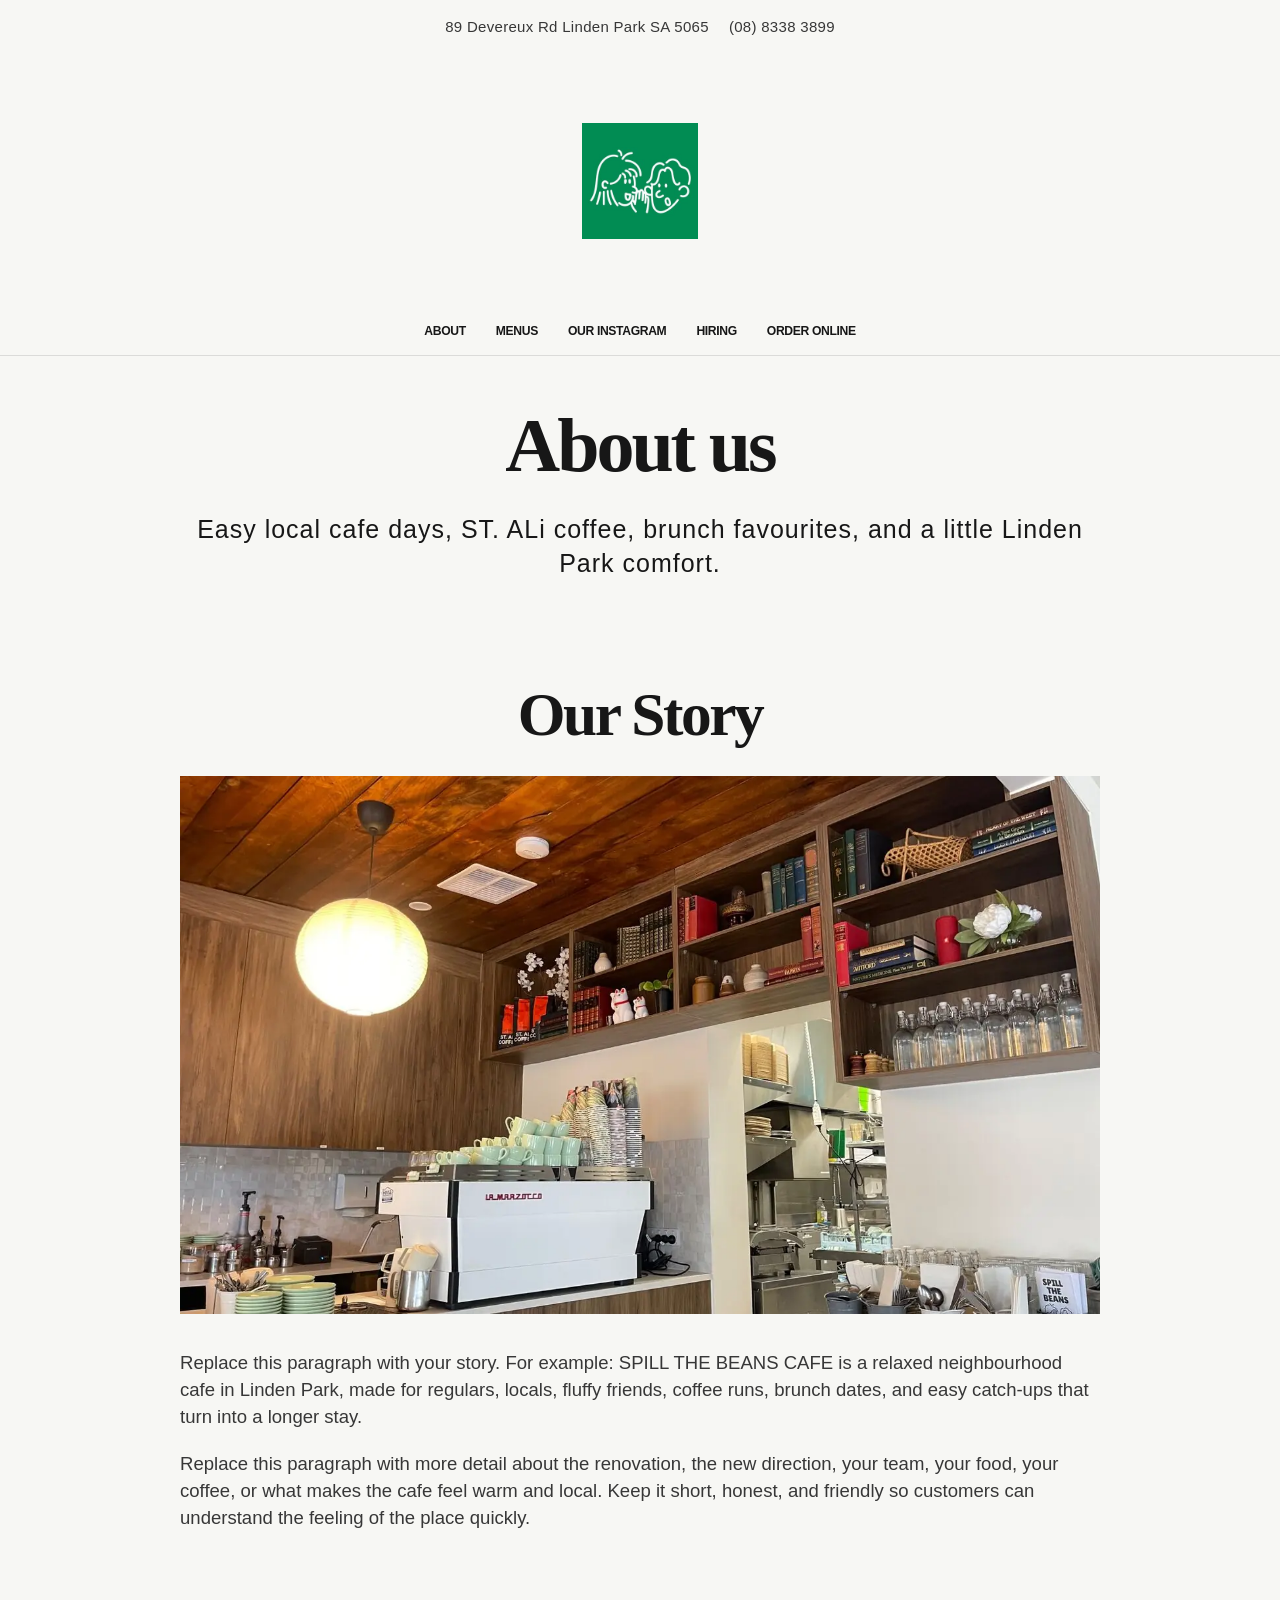
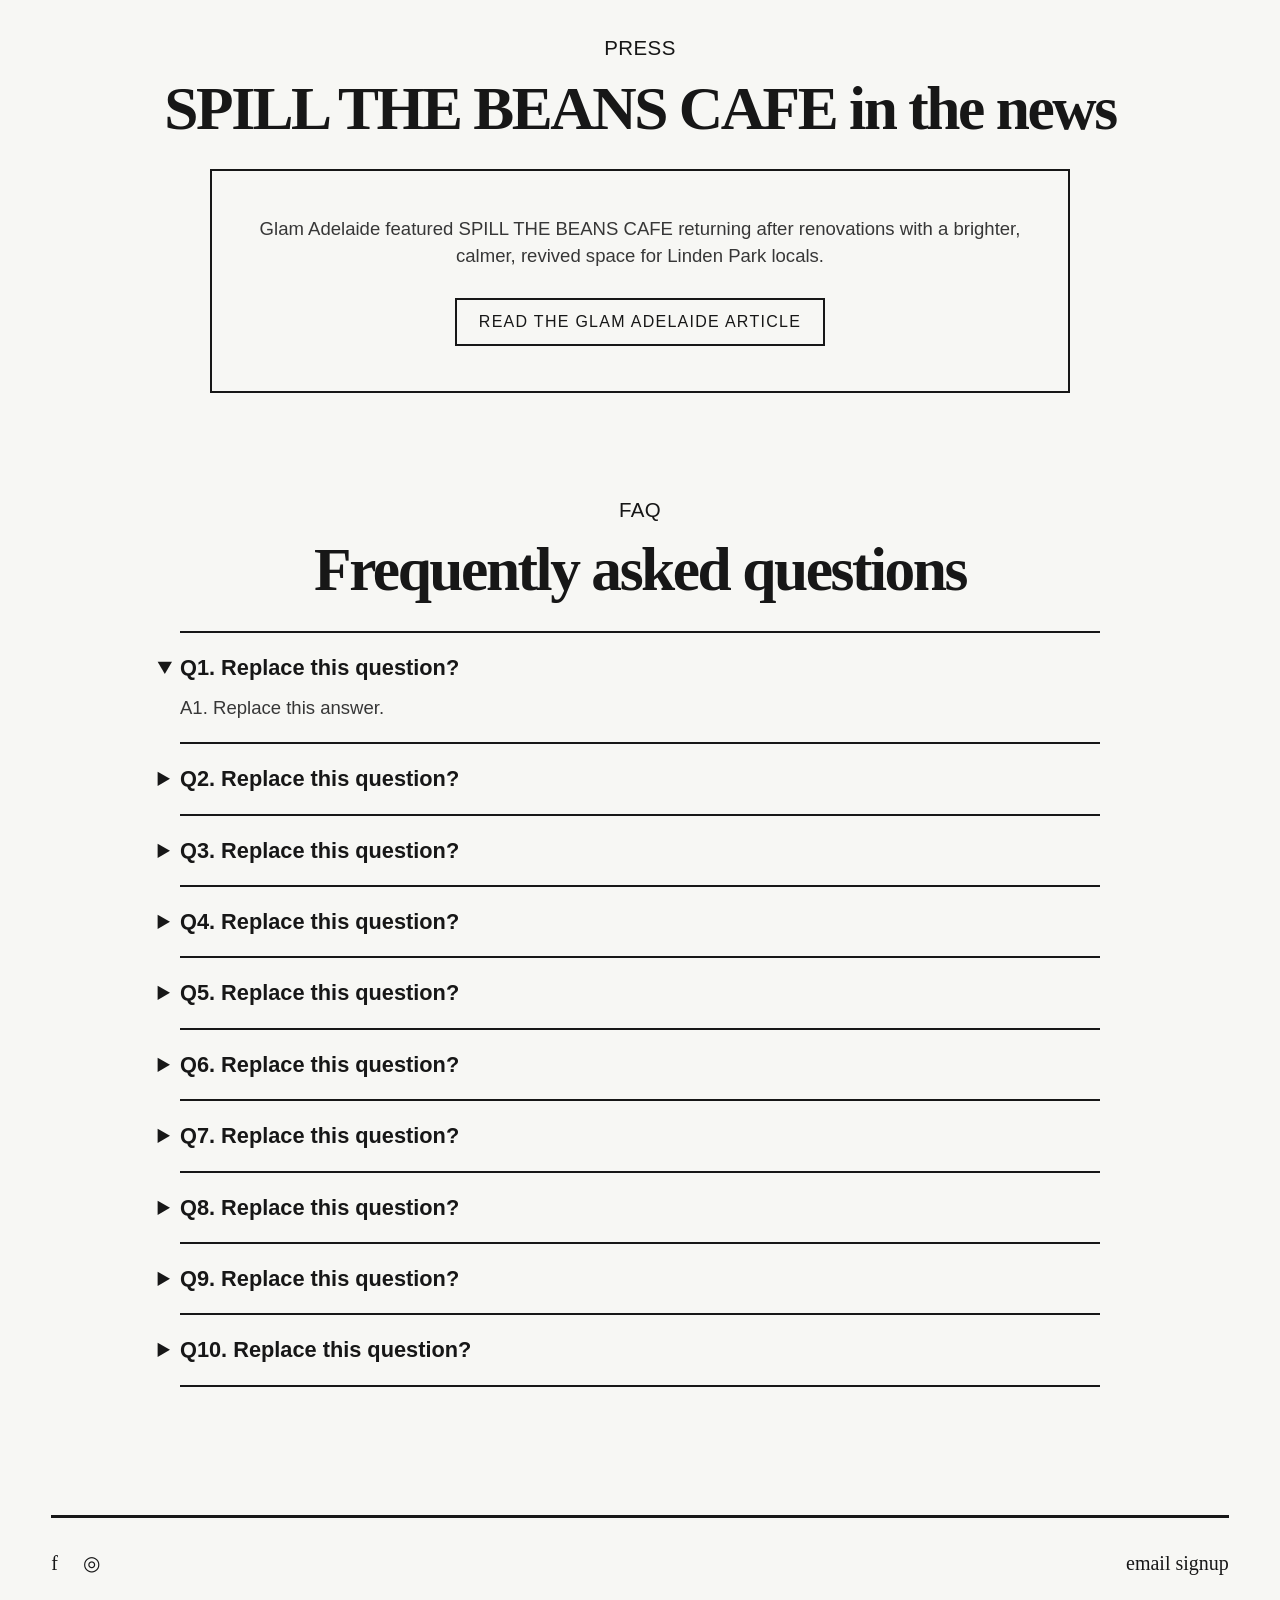
==== about.html @ 0b11b425 "V3" ====
<!doctype html>
<html lang="en-AU">
<head>
  <meta charset="utf-8">
  <meta name="viewport" content="width=device-width, initial-scale=1, viewport-fit=cover">
  <meta name="theme-color" content="#f7f7f4">
  <meta name="description" content="About SPILL THE BEANS CAFE in Linden Park. Our story, press, and FAQ.">
  <title>About | SPILL THE BEANS CAFE</title>

  <link rel="preload" as="image" href="assets/images/logo.jpg">
  <link rel="stylesheet" href="styles.css">
</head>
<body>
  <a class="skip-link" href="#main">Skip to content</a>

  <header class="site-header" id="top">
    <p class="top-line">
      <a href="https://maps.app.goo.gl/oP5uVcXLJEy8hBao6" target="_blank" rel="noopener">89 Devereux Rd Linden Park SA 5065</a>
      <span>(08) 8338 3899</span>
    </p>

    <a class="logo-link" href="index.html" aria-label="SPILL THE BEANS CAFE home">
      <img src="assets/images/logo.jpg" width="300" height="300" alt="SPILL THE BEANS CAFE logo" class="site-logo">
    </a>
  </header>

  <div class="sticky-nav-wrap">
    <nav class="main-nav" aria-label="Main navigation">
      <a href="about.html">ABOUT</a>
      <a href="assets/files/menu.pdf" target="_blank" rel="noopener">MENUS</a>
      <a href="https://www.instagram.com/spillthebeansadelaide/" target="_blank" rel="noopener">OUR INSTAGRAM</a>
      <a href="hiring.html">HIRING</a>
      <a href="https://www.ubereats.com/store-browse-uuid/c4fd5af8-c5e7-4bc4-90fe-44024250acda?diningMode=DELIVERY" target="_blank" rel="noopener">ORDER ONLINE</a>
    </nav>
  </div>

  <main id="main" class="content-page about-page">
    <section class="page-intro">
      <h1>About us</h1>
      <p>Easy local cafe days, ST. ALi coffee, brunch favourites, and a little Linden Park comfort.</p>
    </section>

    <section class="story-section" aria-labelledby="story-title">
      <h2 id="story-title">Our Story</h2>
      <picture class="story-image">
        <source srcset="assets/images/story.webp" type="image/webp">
        <img src="assets/images/story.jpg" width="1400" height="820" alt="Inside SPILL THE BEANS CAFE" loading="eager">
      </picture>
      <div class="story-copy">
        <p>Replace this paragraph with your story. For example: SPILL THE BEANS CAFE is a relaxed neighbourhood cafe in Linden Park, made for regulars, locals, fluffy friends, coffee runs, brunch dates, and easy catch-ups that turn into a longer stay.</p>
        <p>Replace this paragraph with more detail about the renovation, the new direction, your team, your food, your coffee, or what makes the cafe feel warm and local. Keep it short, honest, and friendly so customers can understand the feeling of the place quickly.</p>
      </div>
    </section>

    <section class="press-section" aria-labelledby="press-title">
      <p class="eyebrow">PRESS</p>
      <h2 id="press-title">SPILL THE BEANS CAFE in the news</h2>
      <div class="press-card">
        <p>Glam Adelaide featured SPILL THE BEANS CAFE returning after renovations with a brighter, calmer, revived space for Linden Park locals.</p>
        <a class="button-link" href="https://glamadelaide.com.au/spill-the-beans-cafe-returns-after-renos-with-a-brighter-calm-revived-space-for-linden-park-locals/" target="_blank" rel="noopener">Read the Glam Adelaide article</a>
      </div>
    </section>

    <section class="faq-section" aria-labelledby="faq-title">
      <p class="eyebrow">FAQ</p>
      <h2 id="faq-title">Frequently asked questions</h2>
      <div class="faq-list">
        <details open><summary>Q1. Replace this question?</summary><p>A1. Replace this answer.</p></details>
        <details><summary>Q2. Replace this question?</summary><p>A2. Replace this answer.</p></details>
        <details><summary>Q3. Replace this question?</summary><p>A3. Replace this answer.</p></details>
        <details><summary>Q4. Replace this question?</summary><p>A4. Replace this answer.</p></details>
        <details><summary>Q5. Replace this question?</summary><p>A5. Replace this answer.</p></details>
        <details><summary>Q6. Replace this question?</summary><p>A6. Replace this answer.</p></details>
        <details><summary>Q7. Replace this question?</summary><p>A7. Replace this answer.</p></details>
        <details><summary>Q8. Replace this question?</summary><p>A8. Replace this answer.</p></details>
        <details><summary>Q9. Replace this question?</summary><p>A9. Replace this answer.</p></details>
        <details><summary>Q10. Replace this question?</summary><p>A10. Replace this answer.</p></details>
      </div>
    </section>
  </main>


  <footer class="site-footer">
    <div class="footer-line" aria-hidden="true"></div>
    <div class="footer-content">
      <div class="social-links" aria-label="Social links">
        <a href="https://www.facebook.com/spillthebeansadelaide/" target="_blank" rel="noopener" aria-label="Facebook">f</a>
        <a href="https://www.instagram.com/spillthebeansadelaide/" target="_blank" rel="noopener" aria-label="Instagram">◎</a>
      </div>
      <a class="email-signup" href="https://squareup.com/customer-programs/enroll/cSutDRdhSkD6/marketing" target="_blank" rel="noopener">email signup</a>
    </div>
  </footer>
</body>
</html>
---- styles.css ----
:root {
  --page: #f7f7f4;
  --ink: #171717;
  --muted: #373737;
  --green: #078f54;
  --gap: clamp(22px, 4vw, 58px);
  --outer: clamp(22px, 4vw, 64px);
  --max: 1500px;
}

* {
  box-sizing: border-box;
}

html {
  scroll-behavior: smooth;
  -webkit-text-size-adjust: 100%;
}

body {
  margin: 0;
  background: var(--page);
  color: var(--ink);
  font-family: Arial, Helvetica, sans-serif;
  font-size: 16px;
  line-height: 1.35;
  text-rendering: optimizeLegibility;
}

a {
  color: inherit;
}

img {
  display: block;
  max-width: 100%;
}

.skip-link {
  position: absolute;
  left: 16px;
  top: -50px;
  z-index: 50;
  background: var(--ink);
  color: #fff;
  padding: 10px 14px;
  border-radius: 999px;
  text-decoration: none;
}

.skip-link:focus {
  top: 16px;
}

.site-header {
  max-width: var(--max);
  margin: 0 auto;
  padding: 17px var(--outer) 68px;
  text-align: center;
}

.top-line {
  display: flex;
  justify-content: center;
  align-items: center;
  gap: 20px;
  margin: 0 0 86px;
  font-size: clamp(12px, 1.2vw, 15px);
  letter-spacing: .02em;
  color: var(--muted);
}

.top-line a {
  text-decoration: none;
}

.top-line a:hover,
.top-line a:focus-visible {
  text-decoration: underline;
  text-underline-offset: 5px;
}

.logo-link {
  display: inline-flex;
  align-items: center;
  justify-content: center;
  width: 116px;
  height: 116px;
  margin: 0 auto;
  text-decoration: none;
}

.site-logo {
  width: 116px;
  height: 116px;
  object-fit: contain;
}

.sticky-nav-wrap {
  position: sticky;
  top: 0;
  z-index: 40;
  max-width: var(--max);
  margin: 0 auto clamp(38px, 4vw, 58px);
  padding: 10px var(--outer) 12px;
  background: rgba(247, 247, 244, .96);
  border-bottom: 1px solid rgba(23, 23, 23, .12);
  backdrop-filter: blur(8px);
  -webkit-backdrop-filter: blur(8px);
}

.main-nav {
  display: flex;
  justify-content: center;
  align-items: center;
  gap: clamp(18px, 2.35vw, 33px);
  overflow-x: auto;
  padding-bottom: 4px;
  scrollbar-width: none;
}

.main-nav::-webkit-scrollbar {
  display: none;
}

.main-nav a {
  flex: 0 0 auto;
  font-size: clamp(12px, .95vw, 16px);
  font-weight: 700;
  letter-spacing: -.03em;
  text-decoration: none;
  text-transform: uppercase;
  white-space: nowrap;
}

.main-nav a:hover,
.main-nav a:focus-visible {
  text-decoration: underline;
  text-underline-offset: 5px;
}

.page-shell {
  width: min(100%, var(--max));
  margin: 0 auto;
  padding: 0 var(--outer);
}

.showcase-grid {
  display: grid;
  grid-template-columns: minmax(0, 1fr) minmax(0, 1fr);
  grid-template-areas:
    "reservations menus"
    "reservations hospitality"
    "visit contact";
  column-gap: var(--gap);
  row-gap: clamp(38px, 5vw, 82px);
  align-items: start;
}

.image-card {
  position: relative;
  display: block;
  overflow: hidden;
  background: #e5e5e0;
  text-decoration: none;
  isolation: isolate;
}

.image-card picture,
.image-card img {
  width: 100%;
  height: 100%;
}

.image-card img {
  object-fit: cover;
  transition: transform 700ms ease, filter 700ms ease;
}

.image-card::after {
  content: "";
  position: absolute;
  inset: 0;
  z-index: 1;
  background: linear-gradient(180deg, rgba(0,0,0,.05), rgba(0,0,0,.2));
  pointer-events: none;
}

.image-card span {
  position: absolute;
  z-index: 2;
  left: 50%;
  top: 50%;
  transform: translate(-50%, -50%);
  color: #fff;
  font-family: Georgia, 'Times New Roman', serif;
  font-size: clamp(34px, 4.5vw, 70px);
  font-weight: 700;
  line-height: 1;
  text-align: center;
  text-shadow: 0 2px 16px rgba(0,0,0,.28);
  white-space: nowrap;
}

.image-card:hover img,
.image-card:focus-visible img {
  transform: scale(1.025);
  filter: brightness(.98);
}

.image-card-large {
  grid-area: reservations;
  height: clamp(670px, 68vw, 975px);
}

.image-card-menu {
  grid-area: menus;
  height: clamp(285px, 26vw, 475px);
}

.image-card-hospitality {
  grid-area: hospitality;
  height: clamp(260px, 24vw, 410px);
}

.image-card-hospitality span {
  font-size: clamp(32px, 4vw, 62px);
}

.image-card-contact {
  grid-area: contact;
  height: clamp(390px, 42vw, 595px);
}

.image-card-large img,
.image-card-menu img,
.image-card-hospitality img,
.image-card-contact img {
  object-position: center center;
}

.visit-card {
  grid-area: visit;
  align-self: center;
  min-height: clamp(365px, 39vw, 560px);
  display: flex;
  flex-direction: column;
  align-items: center;
  justify-content: center;
  gap: 21px;
  padding: clamp(36px, 6vw, 70px) 20px;
  text-align: center;
}

.visit-card h1 {
  margin: 0 0 10px;
  font-size: clamp(36px, 4.2vw, 60px);
  line-height: 1;
  letter-spacing: -.04em;
  font-weight: 400;
}

.visit-card a,
.visit-card p {
  margin: 0;
  font-size: clamp(18px, 2vw, 25px);
  letter-spacing: .015em;
}

.visit-card a:hover,
.visit-card a:focus-visible {
  text-underline-offset: 5px;
}

.intro {
  max-width: 1160px;
  margin: clamp(86px, 9vw, 130px) auto clamp(92px, 10vw, 140px);
  padding: 0 20px;
  text-align: center;
}

.eyebrow {
  margin: 0 0 15px;
  font-size: clamp(18px, 1.6vw, 26px);
  letter-spacing: .02em;
}

.about-copy {
  margin: 0 auto;
  max-width: 1080px;
  font-size: clamp(18px, 1.55vw, 26px);
  font-style: italic;
  line-height: 1.15;
}

.about-copy strong {
  color: var(--green);
  font-weight: 700;
}

.hidden-anchor {
  position: absolute;
  width: 1px;
  height: 1px;
  overflow: hidden;
  clip: rect(0 0 0 0);
  white-space: nowrap;
}

.site-footer {
  width: min(100%, var(--max));
  margin: 0 auto;
  padding: 0 var(--outer) clamp(60px, 8vw, 112px);
}

.footer-line {
  height: 3px;
  background: var(--ink);
  margin-bottom: 32px;
}

.footer-content {
  display: flex;
  align-items: center;
  justify-content: space-between;
  gap: 24px;
}

.social-links {
  display: flex;
  align-items: center;
  gap: 25px;
}

.social-links a,
.email-signup {
  text-decoration: none;
  font-size: clamp(20px, 1.5vw, 28px);
  font-family: Georgia, 'Times New Roman', serif;
}

.social-links a:hover,
.email-signup:hover,
.social-links a:focus-visible,
.email-signup:focus-visible {
  text-decoration: underline;
  text-underline-offset: 5px;
}

.content-page {
  width: min(100%, var(--max));
  margin: 0 auto;
  padding: 0 var(--outer) clamp(70px, 10vw, 135px);
}

.page-intro,
.hiring-panel {
  max-width: 1060px;
  margin: 0 auto;
  text-align: center;
}

.page-intro h1,
.hiring-panel h1,
.story-section h2,
.press-section h2,
.faq-section h2 {
  margin: 0;
  font-family: Georgia, 'Times New Roman', serif;
  font-weight: 700;
  line-height: 1.02;
  letter-spacing: -.04em;
}

.page-intro h1,
.hiring-panel h1 {
  font-size: clamp(44px, 6vw, 76px);
  margin-bottom: 28px;
}

.page-intro p,
.hiring-intro {
  margin: 0 auto;
  max-width: 930px;
  font-size: clamp(18px, 2vw, 25px);
  line-height: 1.35;
  letter-spacing: .04em;
}

.story-section,
.press-section,
.faq-section {
  max-width: 1160px;
  margin: clamp(65px, 8vw, 112px) auto 0;
  text-align: center;
}

.story-section h2,
.press-section h2,
.faq-section h2 {
  font-size: clamp(36px, 4.8vw, 62px);
  margin-bottom: 30px;
}

.story-image {
  display: block;
  width: min(100%, 920px);
  margin: 0 auto 36px;
  background: #e5e5e0;
  overflow: hidden;
}

.story-image img {
  width: 100%;
  height: auto;
  object-fit: cover;
}

.story-copy {
  max-width: 920px;
  margin: 0 auto;
  display: grid;
  gap: 20px;
  text-align: left;
}

.story-copy p,
.press-card p,
.faq-list p,
.form-note {
  margin: 0;
  font-size: clamp(17px, 1.45vw, 21px);
  line-height: 1.45;
  color: var(--muted);
}

.press-card {
  max-width: 860px;
  margin: 0 auto;
  padding: clamp(28px, 4vw, 45px);
  border: 2px solid var(--ink);
  text-align: center;
}

.button-link,
.apply-button {
  display: inline-flex;
  align-items: center;
  justify-content: center;
  min-height: 48px;
  margin-top: 28px;
  padding: 12px 22px;
  border: 2px solid var(--ink);
  background: transparent;
  color: var(--ink);
  font: inherit;
  font-size: 16px;
  line-height: 1;
  letter-spacing: .08em;
  text-decoration: none;
  text-transform: uppercase;
  cursor: pointer;
}

.button-link:hover,
.button-link:focus-visible,
.apply-button:hover,
.apply-button:focus-visible {
  background: var(--ink);
  color: var(--page);
}

.faq-list {
  max-width: 920px;
  margin: 0 auto;
  text-align: left;
  border-top: 2px solid var(--ink);
}

.faq-list details {
  border-bottom: 2px solid var(--ink);
  padding: 20px 0;
}

.faq-list summary {
  cursor: pointer;
  font-size: clamp(18px, 1.7vw, 24px);
  font-weight: 700;
  list-style-position: outside;
}

.faq-list p {
  padding-top: 13px;
}

.hiring-panel {
  max-width: 930px;
}

.hiring-intro a {
  text-underline-offset: 4px;
}

.work-form {
  max-width: 850px;
  margin: clamp(65px, 8vw, 105px) auto 0;
  text-align: left;
}

.work-form label {
  display: block;
  margin: 0 0 7px;
  font-weight: 700;
  font-size: 18px;
  letter-spacing: .01em;
}

.work-form label span {
  color: #b8b8b8;
  font-style: italic;
  font-weight: 700;
}

.work-form input[type="text"],
.work-form input[type="email"],
.work-form input[type="tel"],
.work-form textarea {
  width: 100%;
  margin: 0 0 16px;
  padding: 12px 18px 14px;
  border: 0;
  border-bottom: 2px solid var(--ink);
  border-radius: 0;
  background: transparent;
  color: var(--ink);
  font: inherit;
  font-size: 20px;
  outline: none;
  -webkit-appearance: none;
  appearance: none;
}

.work-form textarea {
  min-height: 180px;
  resize: vertical;
}

.work-form input::placeholder,
.work-form textarea::placeholder {
  color: #555;
  opacity: 1;
}

.work-form input:focus,
.work-form textarea:focus {
  border-bottom-color: var(--green);
}

.work-form input[type="file"] {
  display: block;
  width: 100%;
  margin: 9px 0 4px;
  font: inherit;
  font-size: 18px;
}

.form-note {
  font-size: 14px;
  margin-top: 8px;
}

.apply-button {
  display: flex;
  width: fit-content;
  margin: 50px auto 0;
}

.honeypot {
  display: none !important;
}

.thanks-page .button-link {
  margin-top: 36px;
}

@media (max-width: 900px) {
  :root {
    --outer: clamp(16px, 5vw, 34px);
  }

  .site-header {
    padding-top: 14px;
    padding-bottom: 34px;
  }

  .top-line {
    flex-direction: column;
    gap: 4px;
    margin-bottom: 42px;
  }

  .logo-link,
  .site-logo {
    width: 96px;
    height: 96px;
  }

  .sticky-nav-wrap {
    margin-bottom: 30px;
    padding-top: 8px;
    padding-bottom: 9px;
  }

  .main-nav {
    justify-content: flex-start;
    gap: 22px;
    margin-left: calc(var(--outer) * -1);
    margin-right: calc(var(--outer) * -1);
    padding: 0 var(--outer) 7px;
  }

  .showcase-grid {
    grid-template-columns: 1fr;
    grid-template-areas:
      "reservations"
      "menus"
      "hospitality"
      "visit"
      "contact";
    row-gap: 28px;
  }

  .image-card-large,
  .image-card-menu,
  .image-card-hospitality,
  .image-card-contact {
    height: clamp(330px, 112vw, 610px);
  }

  .image-card-menu,
  .image-card-hospitality {
    height: clamp(260px, 80vw, 430px);
  }

  .image-card span,
  .image-card-hospitality span {
    font-size: clamp(32px, 9vw, 58px);
  }

  .visit-card {
    min-height: 330px;
    gap: 16px;
  }

  .visit-card h1 {
    font-size: clamp(38px, 11vw, 54px);
  }

  .visit-card a,
  .visit-card p {
    font-size: clamp(16px, 4.5vw, 21px);
  }

  .intro {
    margin-top: 72px;
    margin-bottom: 78px;
    padding-inline: 0;
  }

  .about-copy {
    font-size: clamp(16px, 4.5vw, 22px);
  }

  .page-intro p,
  .hiring-intro {
    font-size: clamp(16px, 4.4vw, 21px);
    letter-spacing: .02em;
  }

  .story-copy,
  .faq-list,
  .work-form {
    max-width: 100%;
  }

  .work-form {
    margin-top: 55px;
  }

  .work-form label,
  .work-form input[type="file"] {
    font-size: 16px;
  }

  .work-form input[type="text"],
  .work-form input[type="email"],
  .work-form input[type="tel"],
  .work-form textarea {
    font-size: 18px;
    padding-left: 0;
    padding-right: 0;
  }

  .work-form textarea {
    min-height: 150px;
  }

  .footer-line {
    height: 2px;
  }
}

@media (max-width: 560px) {
  .footer-content {
    align-items: flex-start;
    flex-direction: column;
  }

  .social-links a,
  .email-signup {
    font-size: 22px;
  }
}

@media (prefers-reduced-motion: reduce) {
  *, *::before, *::after {
    scroll-behavior: auto !important;
    transition: none !important;
  }
}
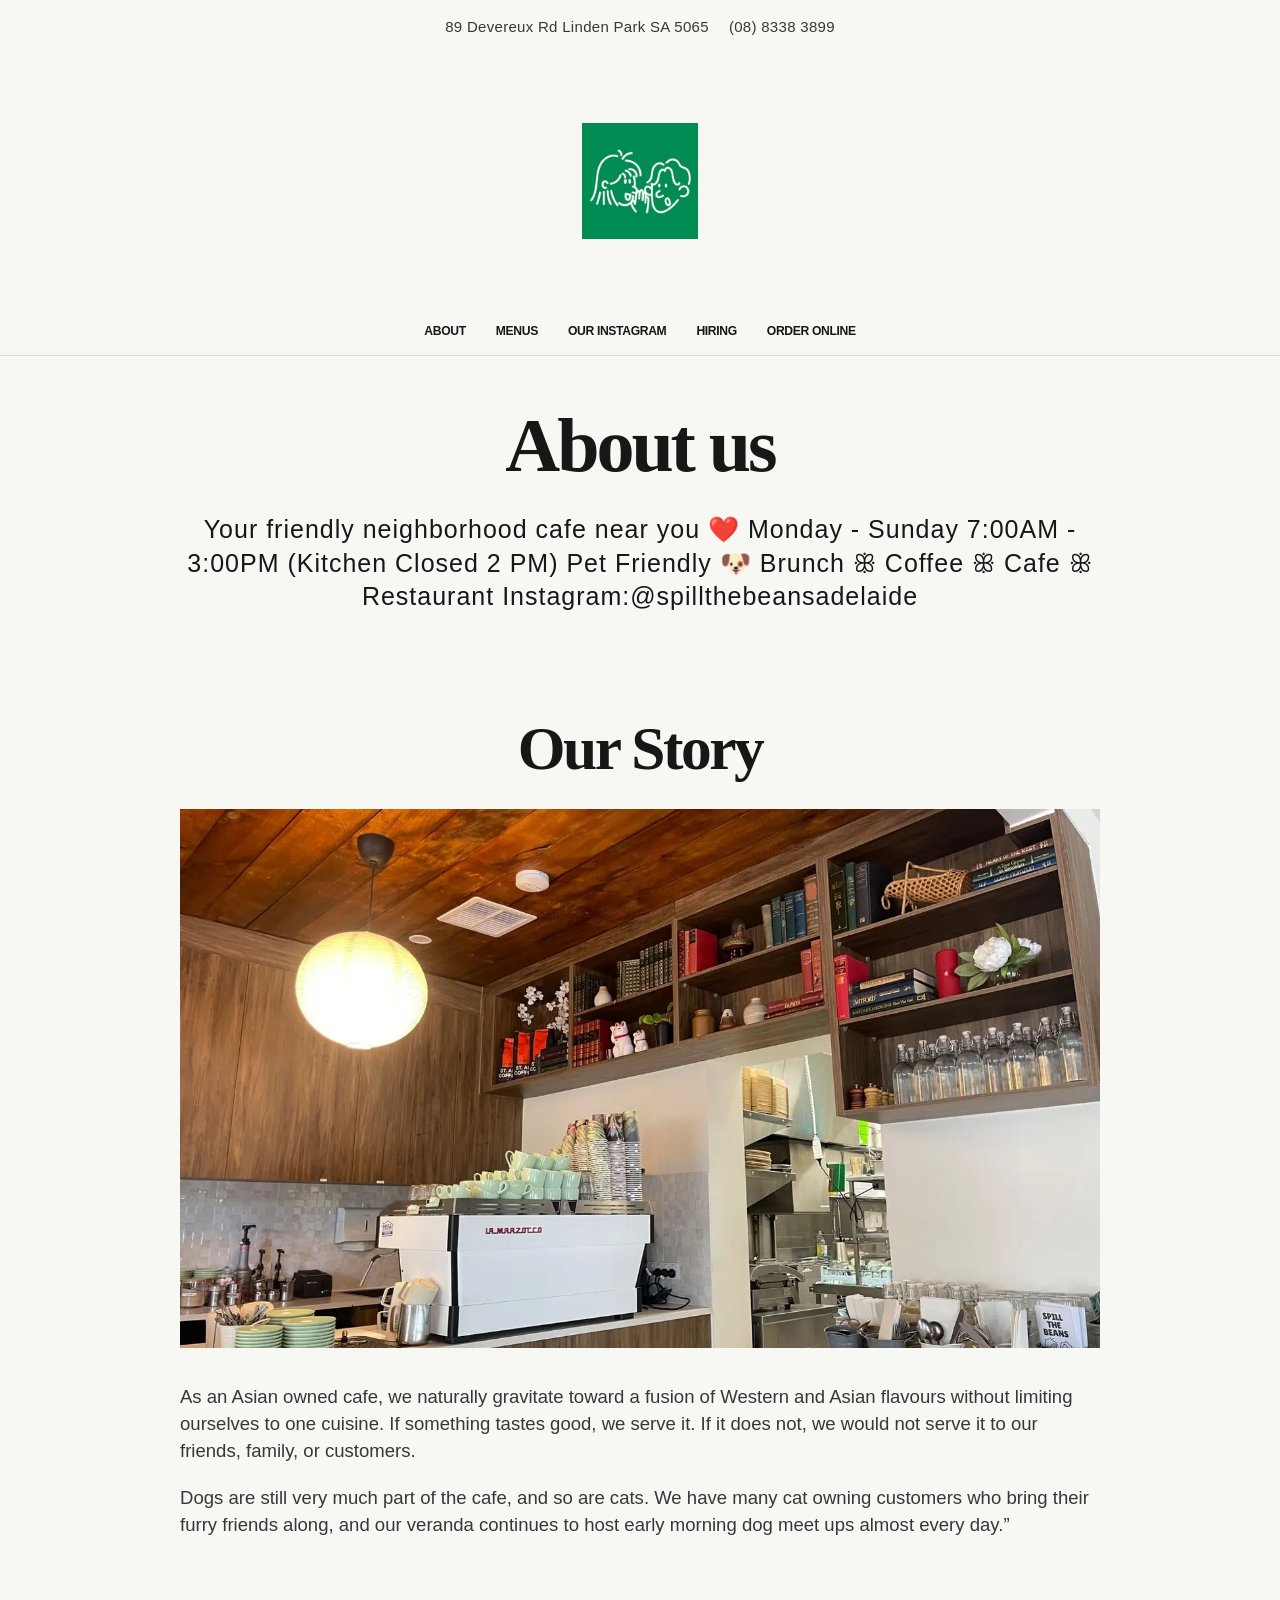
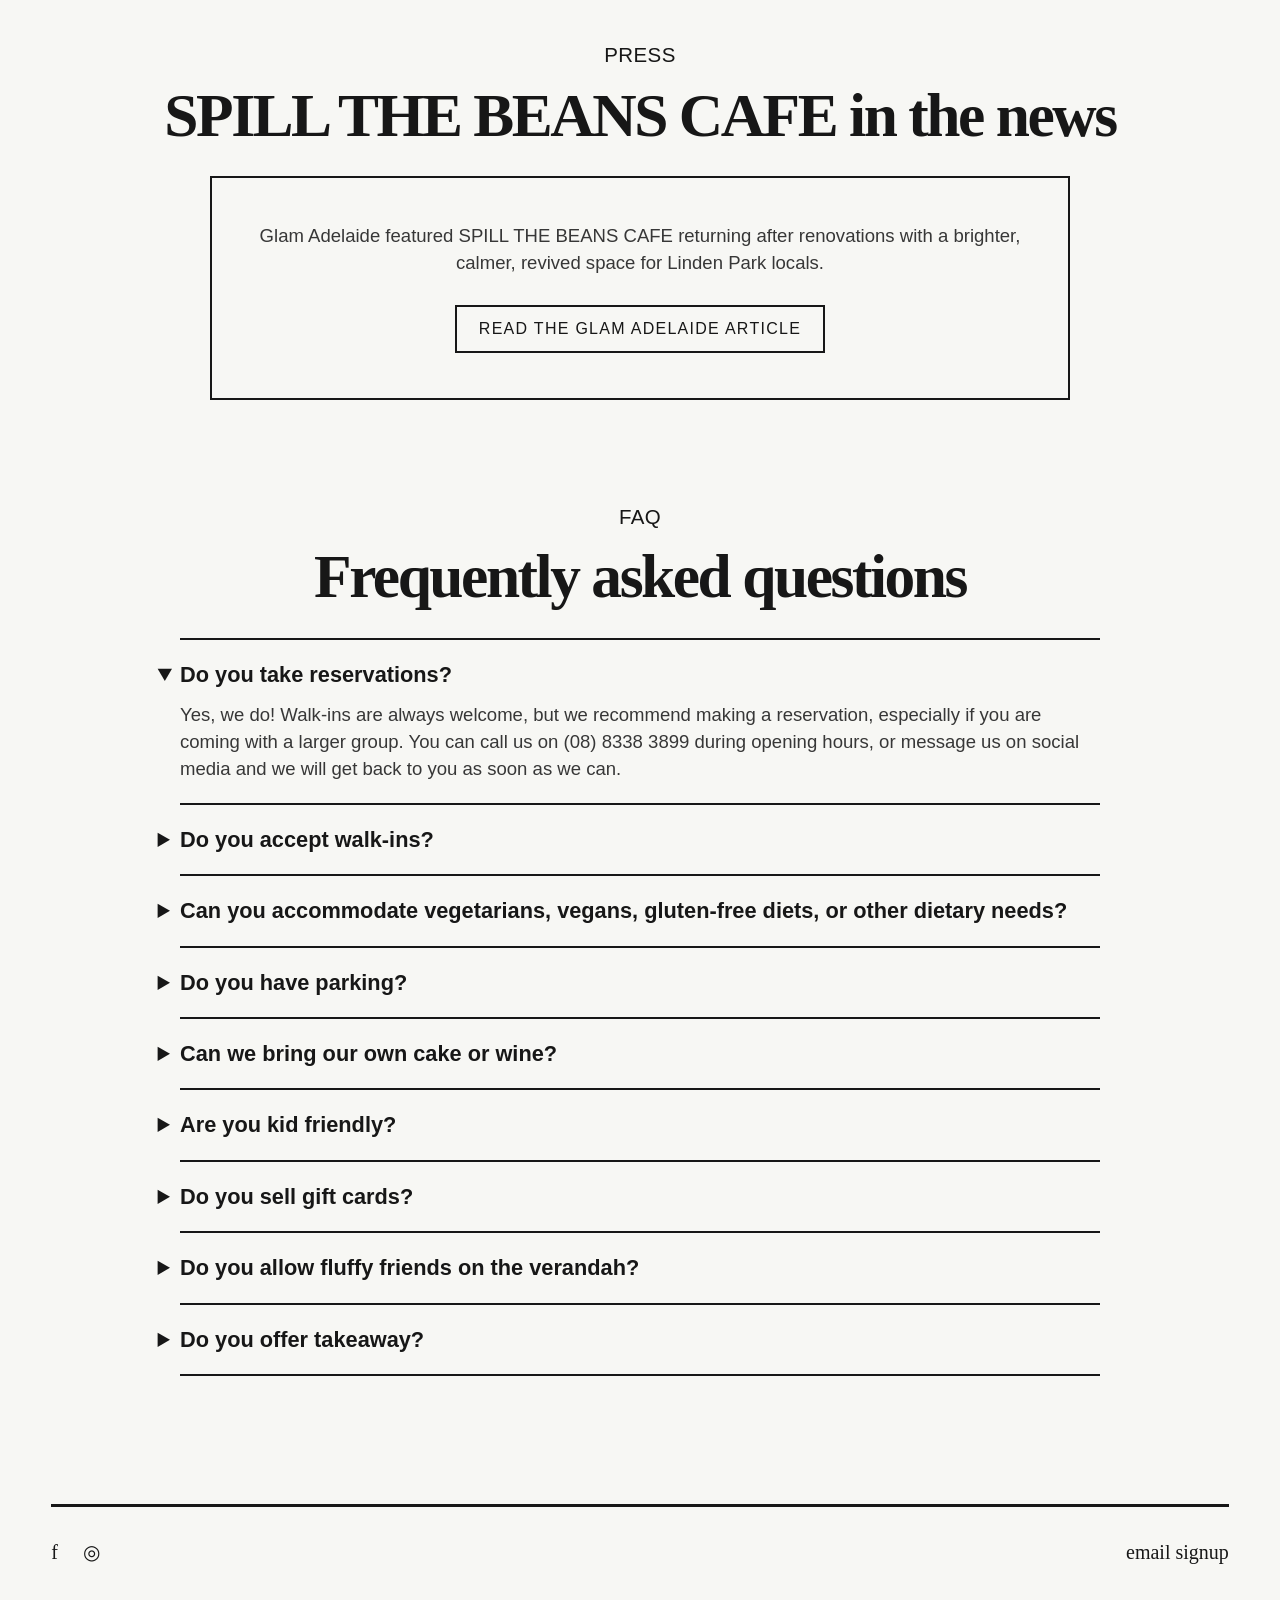
==== commit 923d68ac: "Update about.html" ====
--- a/about.html
+++ b/about.html
@@ -37,7 +37,12 @@
   <main id="main" class="content-page about-page">
     <section class="page-intro">
       <h1>About us</h1>
-      <p>Easy local cafe days, ST. ALi coffee, brunch favourites, and a little Linden Park comfort.</p>
+      <p>Your friendly neighborhood cafe near you ❤️
+Monday - Sunday 7:00AM - 3:00PM
+(Kitchen Closed 2 PM)
+Pet Friendly 🐶
+Brunch ꕥ Coffee ꕥ Cafe ꕥ Restaurant
+Instagram:@spillthebeansadelaide</p>
     </section>
 
     <section class="story-section" aria-labelledby="story-title">
@@ -47,8 +52,8 @@
         <img src="assets/images/story.jpg" width="1400" height="820" alt="Inside SPILL THE BEANS CAFE" loading="eager">
       </picture>
       <div class="story-copy">
-        <p>Replace this paragraph with your story. For example: SPILL THE BEANS CAFE is a relaxed neighbourhood cafe in Linden Park, made for regulars, locals, fluffy friends, coffee runs, brunch dates, and easy catch-ups that turn into a longer stay.</p>
-        <p>Replace this paragraph with more detail about the renovation, the new direction, your team, your food, your coffee, or what makes the cafe feel warm and local. Keep it short, honest, and friendly so customers can understand the feeling of the place quickly.</p>
+        <p>As an Asian owned cafe, we naturally gravitate toward a fusion of Western and Asian flavours without limiting ourselves to one cuisine. If something tastes good, we serve it. If it does not, we would not serve it to our friends, family, or customers.</p>
+        <p>Dogs are still very much part of the cafe, and so are cats. We have many cat owning customers who bring their furry friends along, and our veranda continues to host early morning dog meet ups almost every day.”</p>
       </div>
     </section>
 
@@ -65,16 +70,19 @@
       <p class="eyebrow">FAQ</p>
       <h2 id="faq-title">Frequently asked questions</h2>
       <div class="faq-list">
-        <details open><summary>Q1. Replace this question?</summary><p>A1. Replace this answer.</p></details>
-        <details><summary>Q2. Replace this question?</summary><p>A2. Replace this answer.</p></details>
-        <details><summary>Q3. Replace this question?</summary><p>A3. Replace this answer.</p></details>
-        <details><summary>Q4. Replace this question?</summary><p>A4. Replace this answer.</p></details>
-        <details><summary>Q5. Replace this question?</summary><p>A5. Replace this answer.</p></details>
-        <details><summary>Q6. Replace this question?</summary><p>A6. Replace this answer.</p></details>
-        <details><summary>Q7. Replace this question?</summary><p>A7. Replace this answer.</p></details>
-        <details><summary>Q8. Replace this question?</summary><p>A8. Replace this answer.</p></details>
-        <details><summary>Q9. Replace this question?</summary><p>A9. Replace this answer.</p></details>
-        <details><summary>Q10. Replace this question?</summary><p>A10. Replace this answer.</p></details>
+        <details open><summary>Do you take reservations?</summary><p>Yes, we do! Walk-ins are always welcome, but we recommend making a reservation, especially if you are coming with a larger group.
+You can call us on (08) 8338 3899 during opening hours, or message us on social media and we will get back to you as soon as we can.</p></details>
+        <details><summary>Do you accept walk-ins?</summary><p>Yes, absolutely! Walk-ins are always welcome. If we are busy, we will do our best to seat you as soon as possible.</p></details>
+        <details><summary>Can you accommodate vegetarians, vegans, gluten-free diets, or other dietary needs?</summary><p>Yes, we will always do our best to help with dietary needs, allergies, and preferences. Please let our team know when you order, so we can recommend suitable options and check with the kitchen where needed.</p></details>
+        <details><summary>Do you have parking?</summary><p>Yes, there is street parking directly in front of the cafe and around the surrounding streets.</p></details>
+        <details><summary>Can we bring our own cake or wine?</summary><p>You are welcome to bring your own cake if you are celebrating something special.
+Alcohol is not permitted, as we like to keep SPILL THE BEANS CAFE a relaxed, family-friendly space for everyone, including children.</p></details>
+        <details><summary>Are you kid friendly?</summary><p>Yes! We love welcoming families and little ones into our space.
+We have kid-friendly options available, and many of our regular menu items are also suitable for children. We try to keep our dishes approachable and not too spicy, so everyone can enjoy them.</p></details>
+        <details><summary>Do you sell gift cards?</summary><p>Yes, we do! You can purchase gift cards in-store, or email us at admin@spill.cafe for any enquiries.</p></details>
+        <details><summary>Do you allow fluffy friends on the verandah?</summary><p>Yesss! We love welcoming fluffy friends on our verandah.
+Please keep them leashed and out of the walkway, so everyone can enjoy the space safely and comfortably.</p></details>
+        <details><summary>Do you offer takeaway?</summary><p>Yes, we offer takeaway for coffee, drinks, and food. You can order at the counter, and our team will prepare everything for you as quickly as possible.</p></details>
       </div>
     </section>
   </main>
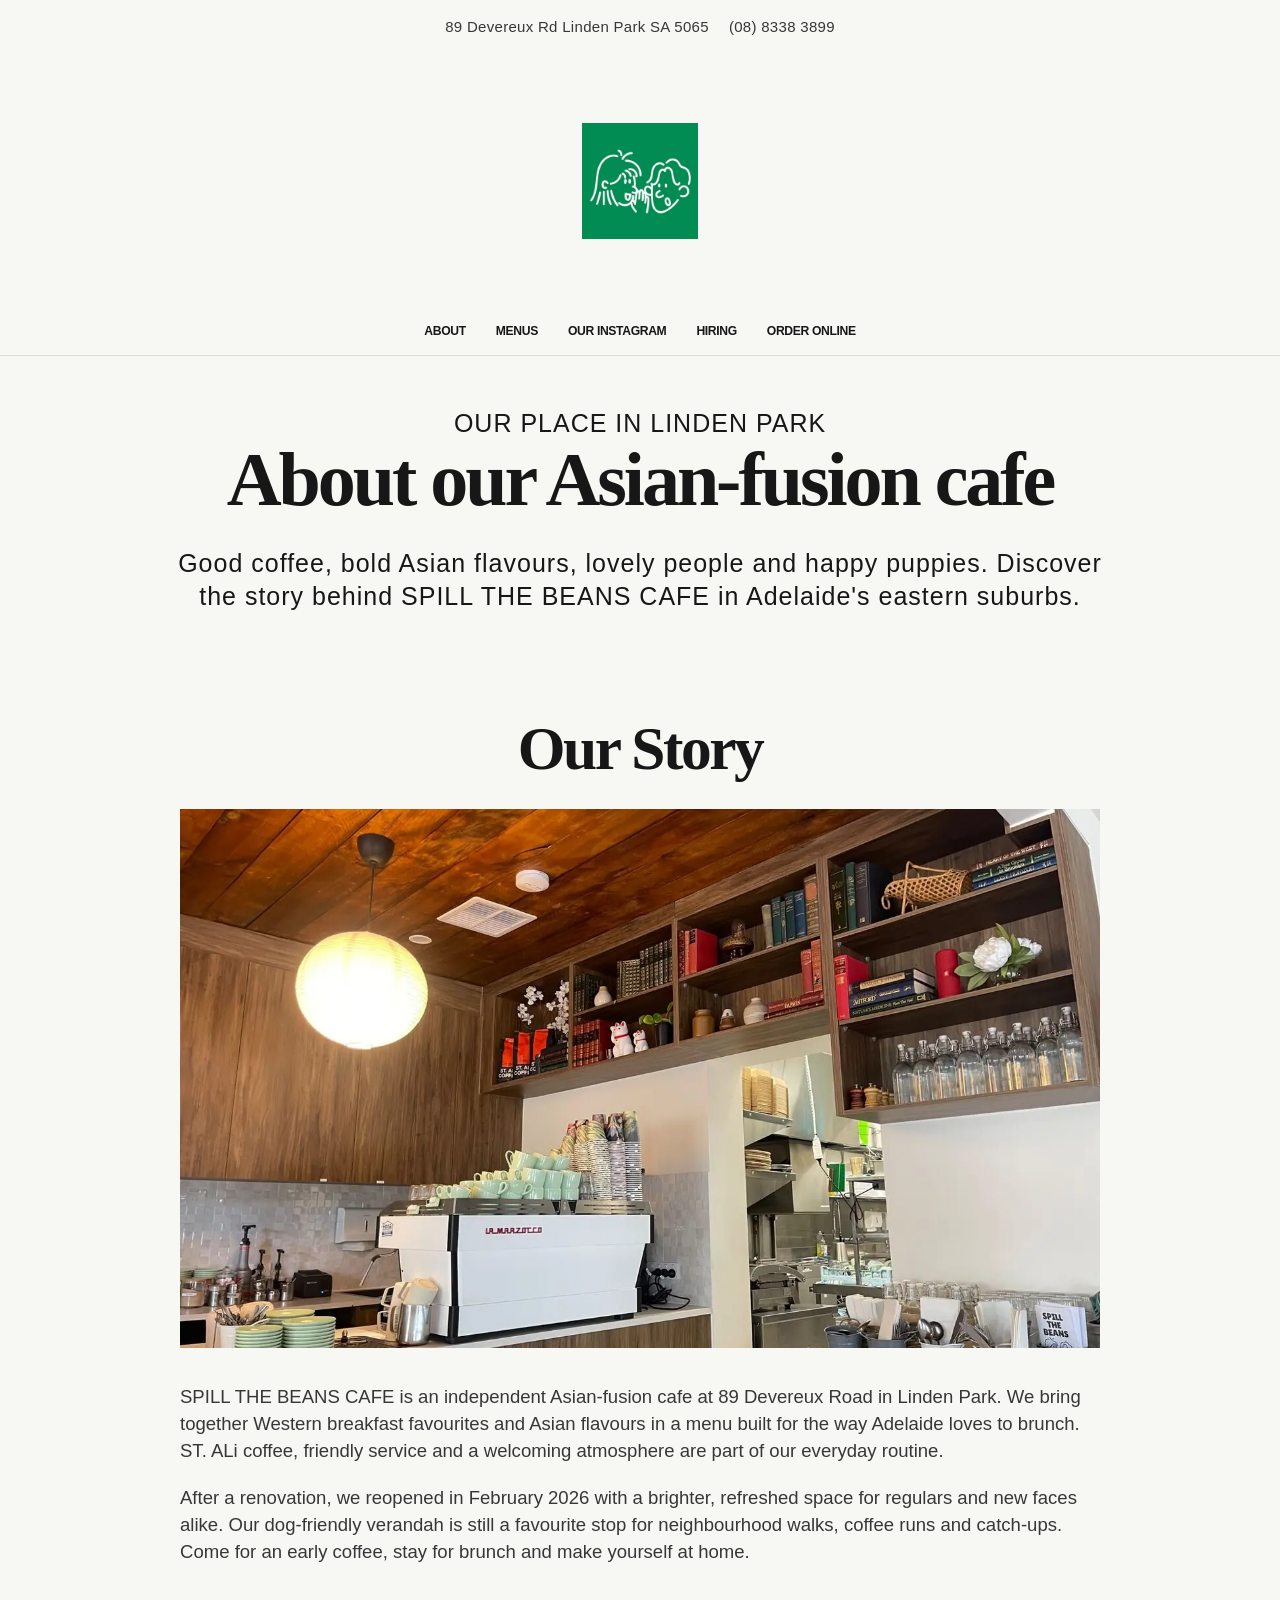
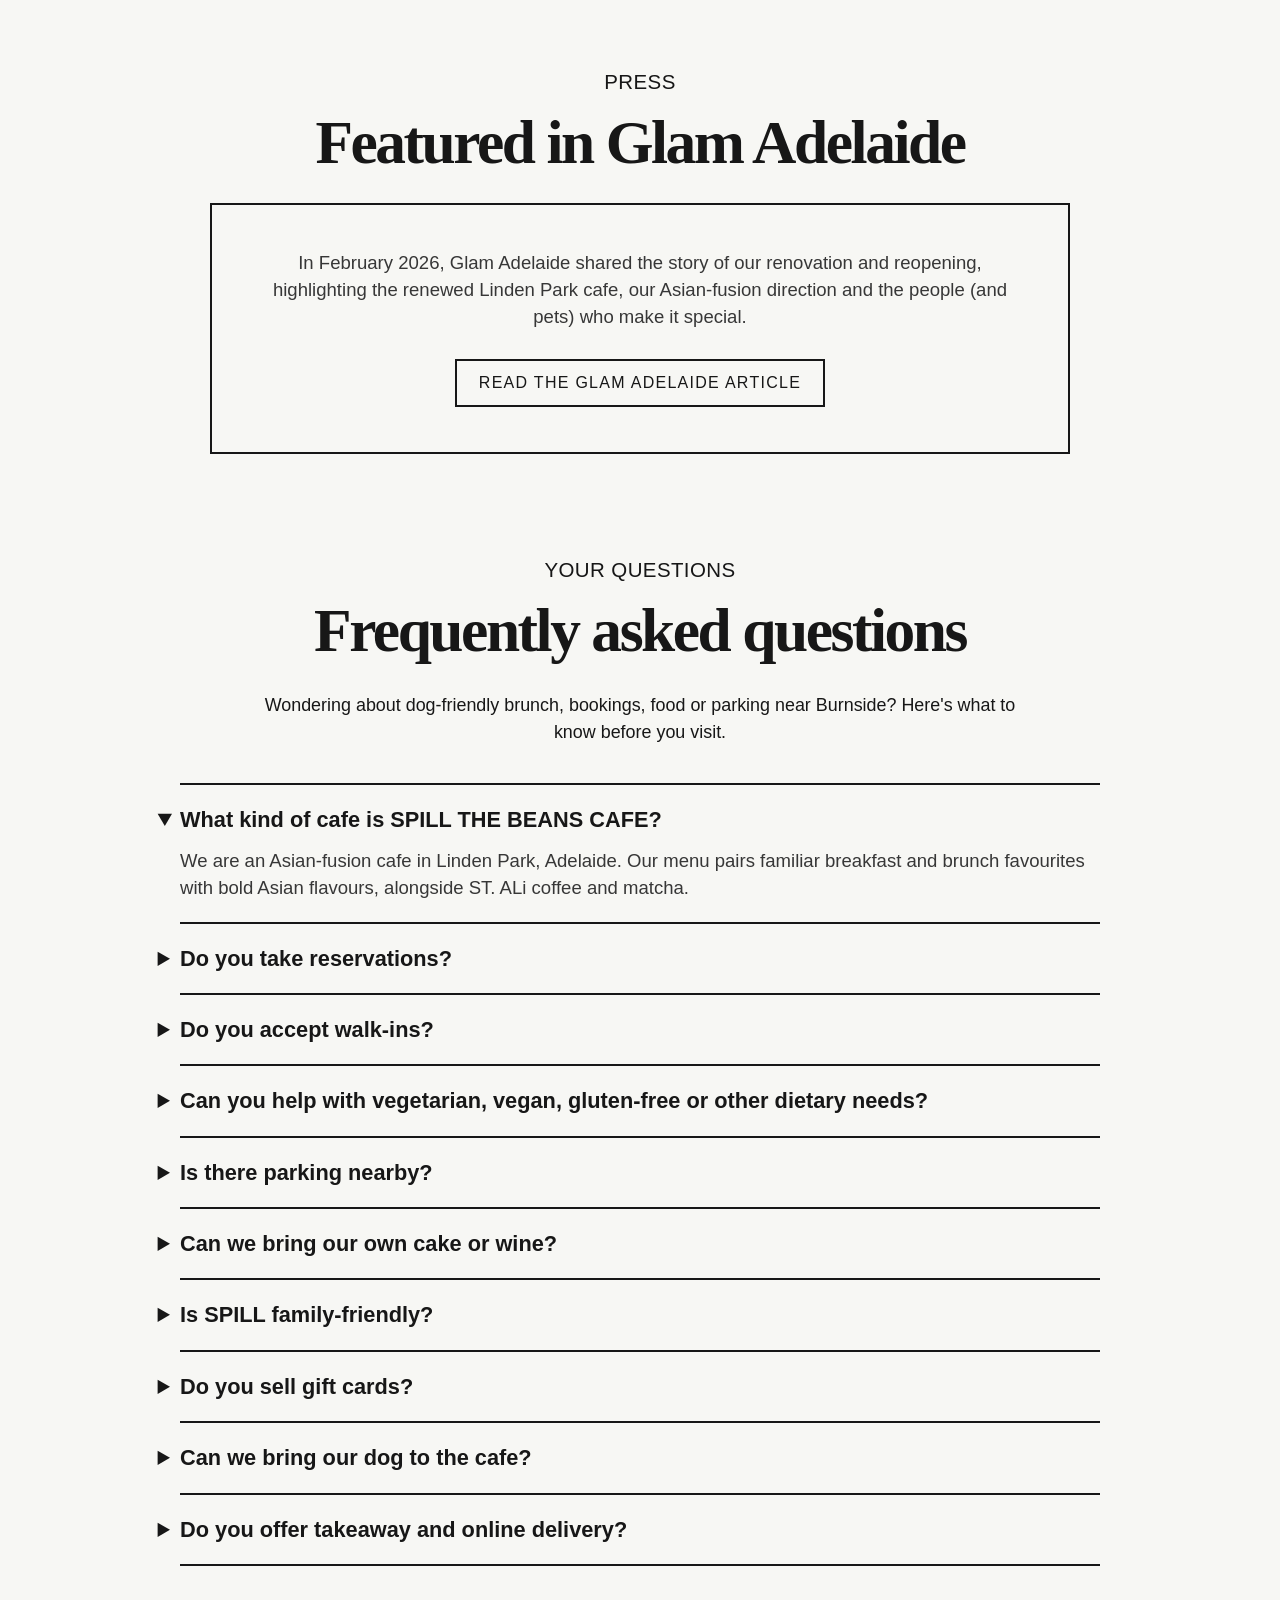
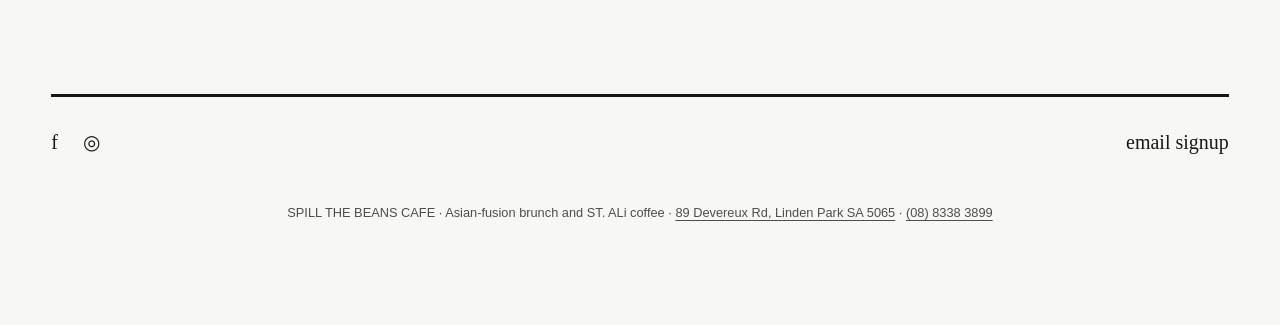
==== commit 7c795605: "UPD 02-11-2026 UPD: SEO -- CHATGPT OPT ASIAN STYLE SEO CONTENT MENU PAGE -> ADD ASIAN FOOD SECTI" ====
--- a/about.html
+++ b/about.html
@@ -1,102 +1,157 @@
 <!doctype html>
-<html lang="en-AU">
-<head>
-  <meta charset="utf-8">
-  <meta name="viewport" content="width=device-width, initial-scale=1, viewport-fit=cover">
-  <meta name="theme-color" content="#f7f7f4">
-  <meta name="description" content="About SPILL THE BEANS CAFE in Linden Park. Our story, press, and FAQ.">
-  <title>About | SPILL THE BEANS CAFE</title>
+<html lang="en-AU"><head>
+<meta charset="utf-8">
+<meta name="viewport" content="width=device-width, initial-scale=1, viewport-fit=cover">
+<meta name="theme-color" content="#f7f7f4">
+<meta name="robots" content="index, follow, max-image-preview:large">
+<title>About SPILL THE BEANS CAFE | Asian-fusion Brunch in Adelaide</title>
+<meta name="description" content="Discover the story behind SPILL THE BEANS CAFE in Linden Park, our Asian-fusion flavours, dog-friendly verandah, renovated space and helpful cafe FAQs.">
+<link rel="canonical" href="https://spill.cafe/about.html">
+<link rel="alternate" hreflang="en-AU" href="https://spill.cafe/about.html">
+<link rel="icon" href="assets/images/logo.jpg" type="image/jpeg">
+<link rel="apple-touch-icon" href="assets/images/logo.jpg">
+<meta property="og:site_name" content="SPILL THE BEANS CAFE">
+<meta property="og:type" content="website">
+<meta property="og:locale" content="en_AU">
+<meta property="og:title" content="About SPILL THE BEANS CAFE | Asian-fusion Brunch in Adelaide">
+<meta property="og:description" content="Discover the story behind SPILL THE BEANS CAFE in Linden Park, our Asian-fusion flavours, dog-friendly verandah, renovated space and helpful cafe FAQs.">
+<meta property="og:url" content="https://spill.cafe/about.html">
+<meta property="og:image" content="https://spill.cafe/assets/images/story.jpg">
+<meta property="og:image:alt" content="SPILL THE BEANS CAFE in Linden Park, Adelaide">
+<meta name="twitter:card" content="summary_large_image">
 
-  <link rel="preload" as="image" href="assets/images/logo.jpg">
-  <link rel="stylesheet" href="styles.css">
-</head>
-<body>
-  <a class="skip-link" href="#main">Skip to content</a>
-
-  <header class="site-header" id="top">
-    <p class="top-line">
-      <a href="https://maps.app.goo.gl/oP5uVcXLJEy8hBao6" target="_blank" rel="noopener">89 Devereux Rd Linden Park SA 5065</a>
-      <span>(08) 8338 3899</span>
-    </p>
-
-    <a class="logo-link" href="index.html" aria-label="SPILL THE BEANS CAFE home">
-      <img src="assets/images/logo.jpg" width="300" height="300" alt="SPILL THE BEANS CAFE logo" class="site-logo">
-    </a>
-  </header>
-
-  <div class="sticky-nav-wrap">
-    <nav class="main-nav" aria-label="Main navigation">
-      <a href="about.html">ABOUT</a>
-      <a href="assets/files/menu.pdf" target="_blank" rel="noopener">MENUS</a>
-      <a href="https://www.instagram.com/spillthebeansadelaide/" target="_blank" rel="noopener">OUR INSTAGRAM</a>
-      <a href="hiring.html">HIRING</a>
-      <a href="https://www.ubereats.com/store-browse-uuid/c4fd5af8-c5e7-4bc4-90fe-44024250acda?diningMode=DELIVERY" target="_blank" rel="noopener">ORDER ONLINE</a>
-    </nav>
+<link rel="stylesheet" href="styles.css">
+<script type="application/ld+json">{
+  "@context": "https://schema.org",
+  "@graph": [
+    {
+      "@type": "Restaurant",
+      "@id": "https://spill.cafe/#restaurant",
+      "name": "SPILL THE BEANS CAFE",
+      "url": "https://spill.cafe/",
+      "description": "An Asian-fusion cafe in Linden Park, Adelaide, serving creative breakfast and brunch, ST. ALi coffee and matcha, with dog-friendly outdoor verandah seating.",
+      "logo": "https://spill.cafe/assets/images/logo.jpg",
+      "image": [
+        "https://spill.cafe/assets/images/story.jpg",
+        "https://spill.cafe/assets/images/menus.jpg",
+        "https://spill.cafe/assets/images/hospitality.jpg"
+      ],
+      "telephone": "+61-8-8338-3899",
+      "email": "admin@spill.cafe",
+      "address": {
+        "@type": "PostalAddress",
+        "streetAddress": "89 Devereux Road",
+        "addressLocality": "Linden Park",
+        "addressRegion": "SA",
+        "postalCode": "5065",
+        "addressCountry": "AU"
+      },
+      "openingHoursSpecification": {
+        "@type": "OpeningHoursSpecification",
+        "dayOfWeek": [
+          "Monday",
+          "Tuesday",
+          "Wednesday",
+          "Thursday",
+          "Friday",
+          "Saturday",
+          "Sunday"
+        ],
+        "opens": "07:00",
+        "closes": "15:00"
+      },
+      "servesCuisine": [
+        "Asian-fusion",
+        "Breakfast",
+        "Brunch"
+      ],
+      "hasMenu": "https://spill.cafe/menu.html",
+      "sameAs": [
+        "https://www.instagram.com/spillthebeansadelaide/",
+        "https://www.facebook.com/spillthebeansadelaide/"
+      ]
+    },
+    {
+      "@type": "WebSite",
+      "@id": "https://spill.cafe/#website",
+      "url": "https://spill.cafe/",
+      "name": "SPILL THE BEANS CAFE",
+      "inLanguage": "en-AU",
+      "publisher": {
+        "@id": "https://spill.cafe/#restaurant"
+      }
+    },
+    {
+      "@type": "WebPage",
+      "@id": "https://spill.cafe/about.html#webpage",
+      "url": "https://spill.cafe/about.html",
+      "name": "About SPILL THE BEANS CAFE | Asian-fusion Brunch in Adelaide",
+      "description": "Discover the story behind SPILL THE BEANS CAFE in Linden Park, our Asian-fusion flavours, dog-friendly verandah, renovated space and helpful cafe FAQs.",
+      "inLanguage": "en-AU",
+      "isPartOf": {
+        "@id": "https://spill.cafe/#website"
+      },
+      "about": {
+        "@id": "https://spill.cafe/#restaurant"
+      }
+    },
+    {
+      "@type": "BreadcrumbList",
+      "itemListElement": [
+        {
+          "@type": "ListItem",
+          "position": 1,
+          "name": "Home",
+          "item": "https://spill.cafe/"
+        },
+        {
+          "@type": "ListItem",
+          "position": 2,
+          "name": "About",
+          "item": "https://spill.cafe/about.html"
+        }
+      ]
+    }
+  ]
+}</script>
+</head><body><a class="skip-link" href="#main">Skip to content</a>
+<header class="site-header" id="top">
+  <p class="top-line"><a href="https://maps.app.goo.gl/oP5uVcXLJEy8hBao6" target="_blank" rel="noopener noreferrer">89 Devereux Rd Linden Park SA 5065</a><a href="tel:+61883383899">(08) 8338 3899</a></p>
+  <a class="logo-link" href="index.html" aria-label="SPILL THE BEANS CAFE home"><img src="assets/images/logo.jpg" width="300" height="300" alt="SPILL THE BEANS CAFE logo" class="site-logo"></a>
+</header>
+<div class="sticky-nav-wrap"><nav class="main-nav" aria-label="Main navigation">
+  <a href="about.html">ABOUT</a>
+  <a href="menu.html">MENUS</a>
+  <a href="https://www.instagram.com/spillthebeansadelaide/" target="_blank" rel="noopener noreferrer">OUR INSTAGRAM</a>
+  <a href="hiring.html">HIRING</a>
+  <a href="https://www.ubereats.com/store-browse-uuid/c4fd5af8-c5e7-4bc4-90fe-44024250acda?diningMode=DELIVERY" target="_blank" rel="noopener noreferrer">ORDER ONLINE</a>
+</nav></div>
+<main id="main" class="content-page about-page">
+<section class="page-intro"><p class="eyebrow">OUR PLACE IN LINDEN PARK</p><h1>About our Asian-fusion cafe</h1><p>Good coffee, bold Asian flavours, lovely people and happy puppies. Discover the story behind SPILL THE BEANS CAFE in Adelaide's eastern suburbs.</p></section>
+<section class="story-section" aria-labelledby="story-title" id="our-story"><h2 id="story-title">Our Story</h2>
+<picture class="story-image"><source srcset="assets/images/story.webp" type="image/webp"><img src="assets/images/story.jpg" width="1400" height="820" alt="The warm timber interior and coffee counter at SPILL THE BEANS CAFE in Linden Park" loading="lazy" decoding="async"></picture>
+<div class="story-copy"><p>SPILL THE BEANS CAFE is an independent Asian-fusion cafe at 89 Devereux Road in Linden Park. We bring together Western breakfast favourites and Asian flavours in a menu built for the way Adelaide loves to brunch. ST. ALi coffee, friendly service and a welcoming atmosphere are part of our everyday routine.</p>
+<p>After a renovation, we reopened in February 2026 with a brighter, refreshed space for regulars and new faces alike. Our dog-friendly verandah is still a favourite stop for neighbourhood walks, coffee runs and catch-ups. Come for an early coffee, stay for brunch and make yourself at home.</p></div>
+</section>
+<section class="press-section" aria-labelledby="press-title"><p class="eyebrow">PRESS</p><h2 id="press-title">Featured in Glam Adelaide</h2><div class="press-card"><p>In February 2026, Glam Adelaide shared the story of our renovation and reopening, highlighting the renewed Linden Park cafe, our Asian-fusion direction and the people (and pets) who make it special.</p><a class="button-link" href="https://glamadelaide.com.au/spill-the-beans-cafe-returns-after-renos-with-a-brighter-calm-revived-space-for-linden-park-locals/" target="_blank" rel="noopener noreferrer">Read the Glam Adelaide article</a></div></section>
+<section class="faq-section" id="faq" aria-labelledby="faq-title"><p class="eyebrow">YOUR QUESTIONS</p><h2 id="faq-title">Frequently asked questions</h2><p class="faq-intro">Wondering about dog-friendly brunch, bookings, food or parking near Burnside? Here's what to know before you visit.</p><div class="faq-list">
+<details open><summary>What kind of cafe is SPILL THE BEANS CAFE?</summary><p>We are an Asian-fusion cafe in Linden Park, Adelaide. Our menu pairs familiar breakfast and brunch favourites with bold Asian flavours, alongside ST. ALi coffee and matcha.</p></details>
+<details><summary>Do you take reservations?</summary><p>Yes. Walk-ins are always welcome, and we recommend calling ahead for larger groups or a preferred time. Phone us on <a href="tel:+61883383899">(08) 8338 3899</a> during opening hours.</p></details>
+<details><summary>Do you accept walk-ins?</summary><p>Absolutely. You can drop in for breakfast, brunch or coffee. If tables are full, the team will do its best to seat you when one becomes available.</p></details>
+<details><summary>Can you help with vegetarian, vegan, gluten-free or other dietary needs?</summary><p>We have vegetarian options and will do our best to help with dietary requirements. Please tell our team about allergies or restrictions before ordering so we can check ingredients and kitchen handling; we cannot guarantee an allergen-free environment.</p></details>
+<details><summary>Is there parking nearby?</summary><p>Street parking is available on Devereux Road and surrounding streets. Please follow local parking signs.</p></details>
+<details><summary>Can we bring our own cake or wine?</summary><p>You are welcome to ask about bringing a cake for a special occasion. We do not permit BYO alcohol. Please contact the cafe before your visit to confirm any arrangements.</p></details>
+<details><summary>Is SPILL family-friendly?</summary><p>Yes, families and little ones are welcome. Ask our team about suitable menu choices for children.</p></details>
+<details><summary>Do you sell gift cards?</summary><p>Yes, please ask in-store about gift cards, or email <a href="mailto:admin@spill.cafe">admin@spill.cafe</a> for details.</p></details>
+<details><summary>Can we bring our dog to the cafe?</summary><p>Yes! Our outdoor verandah is dog-friendly, making SPILL a handy brunch stop near Burnside after a walk. Please keep dogs on a lead and clear of the walkway.</p></details>
+<details><summary>Do you offer takeaway and online delivery?</summary><p>Yes. Order takeaway coffee and food at the cafe, or check our <a href="https://www.ubereats.com/store-browse-uuid/c4fd5af8-c5e7-4bc4-90fe-44024250acda?diningMode=DELIVERY" target="_blank" rel="noopener noreferrer">Uber Eats page</a> for online delivery options available to your address.</p></details>
+</div></section></main>
+<footer class="site-footer">
+  <div class="footer-line" aria-hidden="true"></div>
+  <div class="footer-content">
+    <div class="social-links" aria-label="Social links"><a href="https://www.facebook.com/spillthebeansadelaide/" target="_blank" rel="noopener noreferrer" aria-label="Facebook">f</a><a href="https://www.instagram.com/spillthebeansadelaide/" target="_blank" rel="noopener noreferrer" aria-label="Instagram">◎</a></div>
+    <a class="email-signup" href="https://squareup.com/customer-programs/enroll/cSutDRdhSkD6/marketing" target="_blank" rel="noopener noreferrer">email signup</a>
   </div>
-
-  <main id="main" class="content-page about-page">
-    <section class="page-intro">
-      <h1>About us</h1>
-      <p>Your friendly neighborhood cafe near you ❤️
-Monday - Sunday 7:00AM - 3:00PM
-(Kitchen Closed 2 PM)
-Pet Friendly 🐶
-Brunch ꕥ Coffee ꕥ Cafe ꕥ Restaurant
-Instagram:@spillthebeansadelaide</p>
-    </section>
-
-    <section class="story-section" aria-labelledby="story-title">
-      <h2 id="story-title">Our Story</h2>
-      <picture class="story-image">
-        <source srcset="assets/images/story.webp" type="image/webp">
-        <img src="assets/images/story.jpg" width="1400" height="820" alt="Inside SPILL THE BEANS CAFE" loading="eager">
-      </picture>
-      <div class="story-copy">
-        <p>As an Asian owned cafe, we naturally gravitate toward a fusion of Western and Asian flavours without limiting ourselves to one cuisine. If something tastes good, we serve it. If it does not, we would not serve it to our friends, family, or customers.</p>
-        <p>Dogs are still very much part of the cafe, and so are cats. We have many cat owning customers who bring their furry friends along, and our veranda continues to host early morning dog meet ups almost every day.”</p>
-      </div>
-    </section>
-
-    <section class="press-section" aria-labelledby="press-title">
-      <p class="eyebrow">PRESS</p>
-      <h2 id="press-title">SPILL THE BEANS CAFE in the news</h2>
-      <div class="press-card">
-        <p>Glam Adelaide featured SPILL THE BEANS CAFE returning after renovations with a brighter, calmer, revived space for Linden Park locals.</p>
-        <a class="button-link" href="https://glamadelaide.com.au/spill-the-beans-cafe-returns-after-renos-with-a-brighter-calm-revived-space-for-linden-park-locals/" target="_blank" rel="noopener">Read the Glam Adelaide article</a>
-      </div>
-    </section>
-
-    <section class="faq-section" aria-labelledby="faq-title">
-      <p class="eyebrow">FAQ</p>
-      <h2 id="faq-title">Frequently asked questions</h2>
-      <div class="faq-list">
-        <details open><summary>Do you take reservations?</summary><p>Yes, we do! Walk-ins are always welcome, but we recommend making a reservation, especially if you are coming with a larger group.
-You can call us on (08) 8338 3899 during opening hours, or message us on social media and we will get back to you as soon as we can.</p></details>
-        <details><summary>Do you accept walk-ins?</summary><p>Yes, absolutely! Walk-ins are always welcome. If we are busy, we will do our best to seat you as soon as possible.</p></details>
-        <details><summary>Can you accommodate vegetarians, vegans, gluten-free diets, or other dietary needs?</summary><p>Yes, we will always do our best to help with dietary needs, allergies, and preferences. Please let our team know when you order, so we can recommend suitable options and check with the kitchen where needed.</p></details>
-        <details><summary>Do you have parking?</summary><p>Yes, there is street parking directly in front of the cafe and around the surrounding streets.</p></details>
-        <details><summary>Can we bring our own cake or wine?</summary><p>You are welcome to bring your own cake if you are celebrating something special.
-Alcohol is not permitted, as we like to keep SPILL THE BEANS CAFE a relaxed, family-friendly space for everyone, including children.</p></details>
-        <details><summary>Are you kid friendly?</summary><p>Yes! We love welcoming families and little ones into our space.
-We have kid-friendly options available, and many of our regular menu items are also suitable for children. We try to keep our dishes approachable and not too spicy, so everyone can enjoy them.</p></details>
-        <details><summary>Do you sell gift cards?</summary><p>Yes, we do! You can purchase gift cards in-store, or email us at admin@spill.cafe for any enquiries.</p></details>
-        <details><summary>Do you allow fluffy friends on the verandah?</summary><p>Yesss! We love welcoming fluffy friends on our verandah.
-Please keep them leashed and out of the walkway, so everyone can enjoy the space safely and comfortably.</p></details>
-        <details><summary>Do you offer takeaway?</summary><p>Yes, we offer takeaway for coffee, drinks, and food. You can order at the counter, and our team will prepare everything for you as quickly as possible.</p></details>
-      </div>
-    </section>
-  </main>
-
-
-  <footer class="site-footer">
-    <div class="footer-line" aria-hidden="true"></div>
-    <div class="footer-content">
-      <div class="social-links" aria-label="Social links">
-        <a href="https://www.facebook.com/spillthebeansadelaide/" target="_blank" rel="noopener" aria-label="Facebook">f</a>
-        <a href="https://www.instagram.com/spillthebeansadelaide/" target="_blank" rel="noopener" aria-label="Instagram">◎</a>
-      </div>
-      <a class="email-signup" href="https://squareup.com/customer-programs/enroll/cSutDRdhSkD6/marketing" target="_blank" rel="noopener">email signup</a>
-    </div>
-  </footer>
-</body>
-</html>
+  <p class="footer-nap">SPILL THE BEANS CAFE · Asian-fusion brunch and ST. ALi coffee · <a href="https://maps.app.goo.gl/oP5uVcXLJEy8hBao6" target="_blank" rel="noopener noreferrer">89 Devereux Rd, Linden Park SA 5065</a> · <a href="tel:+61883383899">(08) 8338 3899</a></p>
+</footer>
+</body></html>
--- a/styles.css
+++ b/styles.css
@@ -252,7 +252,7 @@
   text-align: center;
 }
 
-.visit-card h1 {
+.visit-card h2 {
   margin: 0 0 10px;
   font-size: clamp(36px, 4.2vw, 60px);
   line-height: 1;
@@ -652,7 +652,7 @@
     gap: 16px;
   }
 
-  .visit-card h1 {
+  .visit-card h2 {
     font-size: clamp(38px, 11vw, 54px);
   }
 
@@ -728,3 +728,28 @@
     transition: none !important;
   }
 }
+
+/* Search-friendly content below the original photo-grid layout */
+.seo-headline { font-family: Georgia, 'Times New Roman', serif; font-size: clamp(30px, 3.45vw, 54px); font-weight: 700; letter-spacing: -.035em; line-height: 1.09; max-width: 980px; margin: 0 auto 26px; }
+.intro-support { max-width: 1050px; font-size: clamp(17px, 1.42vw, 22px); line-height: 1.5; margin: 22px auto 0; }
+.intro-links { display: flex; justify-content: center; gap: 24px; flex-wrap: wrap; margin: 28px auto 0; }
+.intro-links a { text-underline-offset: 5px; font-size: clamp(15px, 1.2vw, 19px); }
+.footer-nap { text-align: center; margin: 46px auto 0; max-width: 950px; color: #4d4d4d; font-size: clamp(12px, 1vw, 14px); line-height: 1.65; }
+.footer-nap a { text-underline-offset: 3px; }
+.visit-card a[href^="mailto:"] { text-decoration: none; }
+.faq-intro { max-width: 780px; font-size: clamp(17px, 1.4vw, 20px); margin: 0 auto 38px; line-height: 1.5; }
+.hiring-secondary { max-width: 850px; margin: 20px auto 0; font-size: clamp(16px, 1.4vw, 20px); line-height: 1.5; }
+.menu-disclaimer { max-width: 680px !important; font-size: clamp(14px, 1.3vw, 17px) !important; line-height: 1.5 !important; letter-spacing: normal !important; margin: 22px auto 0 !important; }
+.menu-categories { display: grid; gap: 50px; max-width: 1110px; margin: clamp(65px, 7vw, 115px) auto 0; }
+.menu-category { border-top: 2px solid var(--ink); padding-top: 26px; }
+.menu-category h2, .menu-visit h2 { font-family: Georgia, 'Times New Roman', serif; font-size: clamp(32px, 4vw, 51px); line-height: 1.1; margin: 0 0 24px; }
+.menu-list { padding: 0; margin: 0; list-style: none; display: grid; grid-template-columns: repeat(2,minmax(0,1fr)); column-gap: clamp(30px, 6vw, 90px); row-gap: 28px; }
+.menu-list h3 { font-size: clamp(19px,1.8vw,24px); margin: 0 0 8px; }
+.menu-list p { font-size: clamp(16px,1.4vw,19px); line-height: 1.47; margin: 0; color: var(--muted); }
+.menu-visit { max-width: 820px; text-align: center; margin: 100px auto 0; }
+.menu-visit p { font-size: clamp(17px,1.6vw,21px); line-height: 1.5; }
+@media(max-width:680px) {
+ .menu-list {grid-template-columns: 1fr;}
+ .seo-headline {margin-bottom: 18px;}
+ .footer-nap {margin-top: 28px;}
+}
